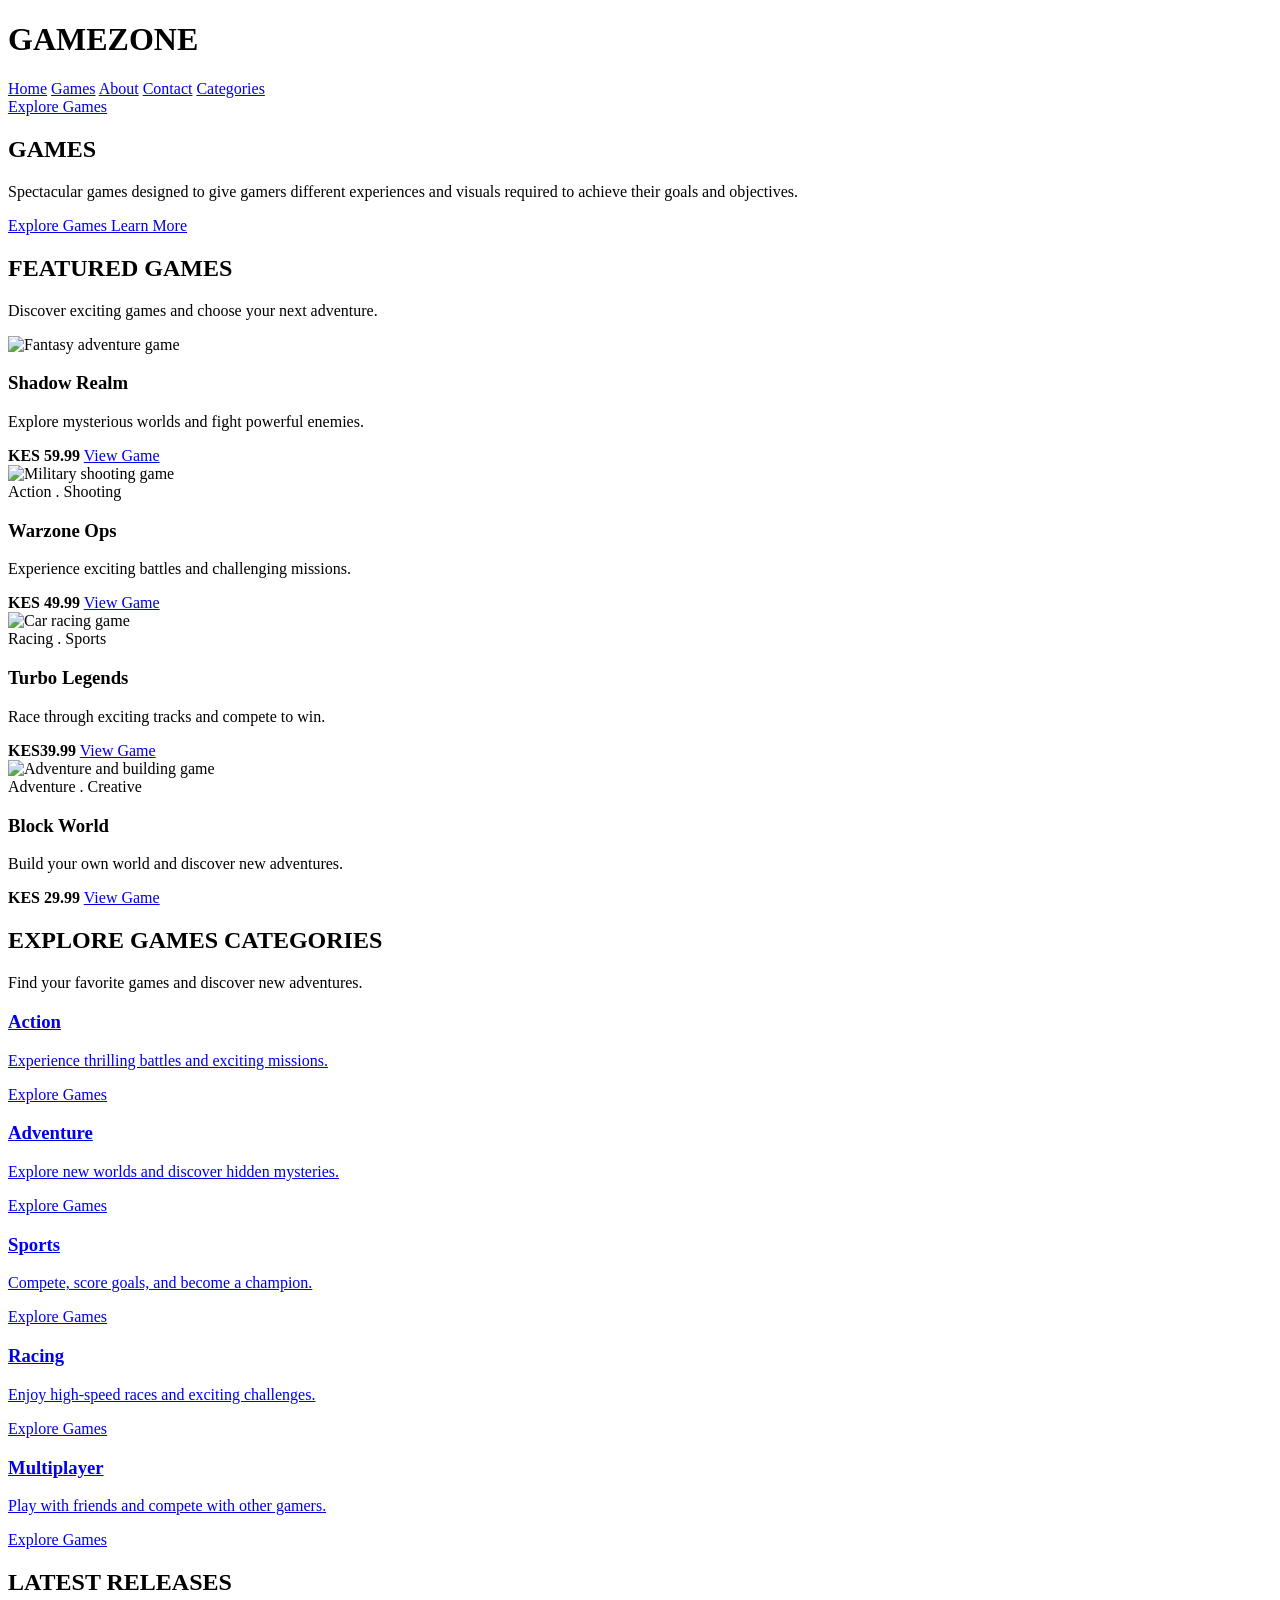
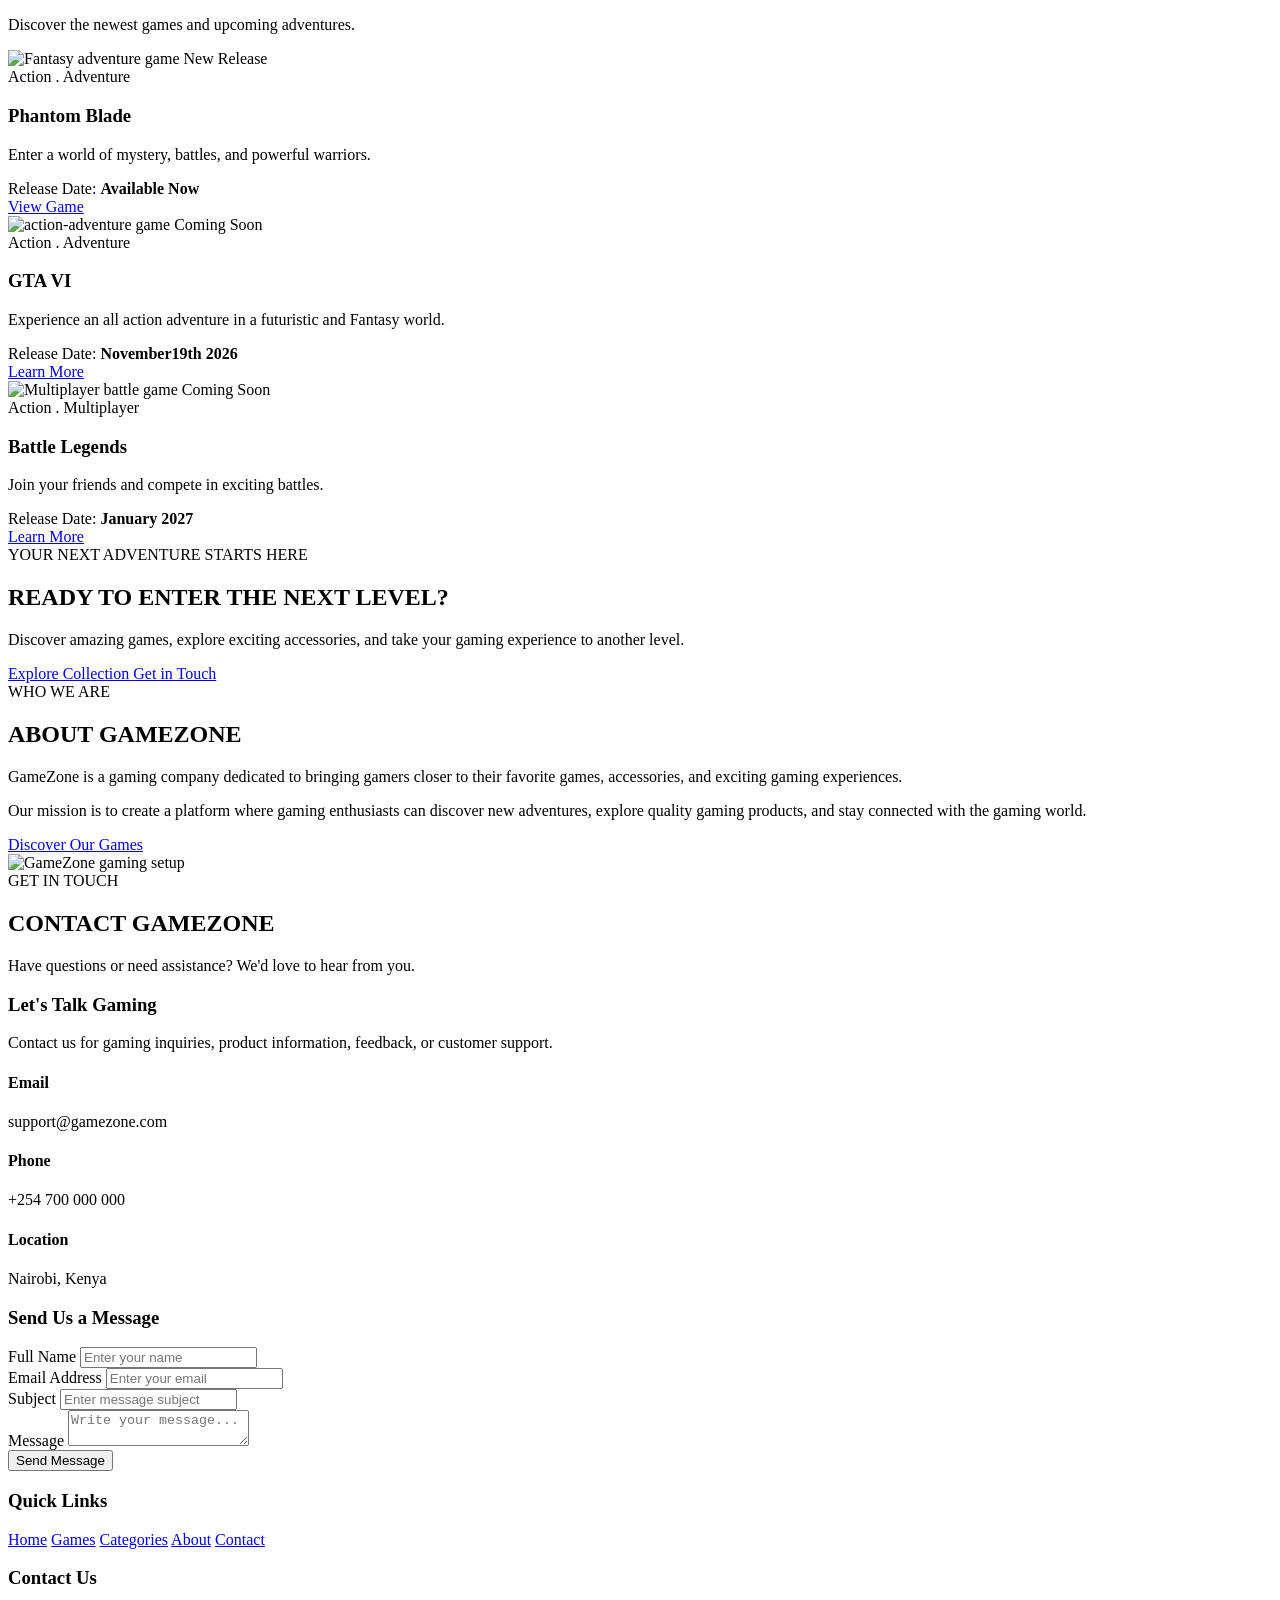
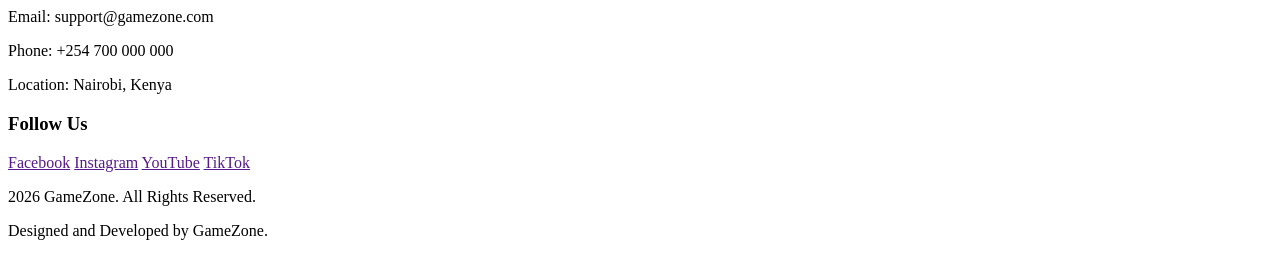
==== index.html @ 19250ca3 "Add initial HTML structure for GameZone website" ====
<!DOCTYPE html>
<html lang="en">

<head>
    <meta charset="UTF-8">
    <meta name="viewport" content="width=device-width, initial-scale=1.0">
    <title>GameZone Comapany Website|Enter The Next Level</title>
    <link rel="stylesheet" href="style.css">
    <link rel="stylesheet" href="https://cdnjs.cloudflare.com/ajax/libs/font-awesome/7.3.1/css/all.min.css">

</head>

<body>


    <header class="nav-bar">

        <div class="nav-logo">
            <h1>GAME<span>ZONE</span></h1>
        </div>

        <nav class="nav-links">
            <a href="index.html">Home</a>
            <a href="games.html">Games</a>
            <a href="about.html">About</a>
            <a href="contact.html">Contact</a>
            <a href="Categories.html">Categories</a>
        </nav>

        <a href="games.html" class="action-btn">
            Explore Games


        </a>

    </header>


    <main>

        <section class="hero-section" id="games">

            <div class="hero-content">


                <h1>GAMES</h1>

                <p>
                    Spectacular games designed to give gamers
                    different experiences and visuals required
                    to achieve their goals and objectives.
                </p>
                <div class="hero-buttons">
                    <a href="games.html" class="btn-primary">
                        Explore Games
                    </a>

                    <a href="#about" class="btn-secondary">
                        Learn More
                    </a>
                </div>






            </div>

        </section>

        <section class="featured-games" id="games">

            <div class="games-heading">
                <h2>FEATURED <span>GAMES</span></h2>
                <p>Discover exciting games and choose your next adventure.</p>
            </div>

            <div class="games-container">

                <div class="game-card">

                    <img src="images/shadow realm.jpeg" alt="Fantasy adventure game">

                    <div class="game-info">

                        <h3>Shadow Realm</h3>

                        <p>Explore mysterious worlds and fight powerful enemies.</p>

                        <div class="game-price">
                            <strong>KES 59.99</strong>
                            <a href="#" class="game-btn">View Game</a>
                        </div>
                    </div>

                </div>


                <div class="game-card">

                    <img src="images/military shooting.avif" alt="Military shooting game">

                    <div class="game-info">
                        <span class="game-category">Action . Shooting</span>

                        <h3>Warzone Ops</h3>

                        <p>Experience exciting battles and challenging missions.</p>

                        <div class="game-price">
                            <strong>KES 49.99</strong>
                            <a href="#" class="game-btn">View Game</a>
                        </div>
                    </div>

                </div>


                <div class="game-card">

                    <img src="images/car race.avif" alt="Car racing game">

                    <div class="game-info">
                        <span class="game-category">Racing . Sports</span>

                        <h3>Turbo Legends</h3>

                        <p>Race through exciting tracks and compete to win.</p>

                        <div class="game-price">
                            <strong>KES39.99</strong>
                            <a href="#" class="game-btn">View Game</a>
                        </div>
                    </div>

                </div>


                <div class="game-card">

                    <img src="images/adventure and building.jpeg" alt="Adventure and building game">

                    <div class="game-info">
                        <span class="game-category">Adventure . Creative</span>

                        <h3>Block World</h3>

                        <p>Build your own world and discover new adventures.</p>

                        <div class="game-price">
                            <strong>KES 29.99</strong>
                            <a href="#" class="game-btn">View Game</a>
                        </div>
                    </div>

                </div>

            </div>

        </section>

        <section class="categories-section" id="categories">

            <div class="categories-heading">
                <h2>EXPLORE GAMES <span>CATEGORIES</span></h2>
                <p>Find your favorite games and discover new adventures.</p>
            </div>

            <div class="categories-container">

                <a href="#games" class="category-card">
                    <h3>Action</h3>
                    <p>Experience thrilling battles and exciting missions.</p>
                    <span>Explore Games </span>
                </a>

                <a href="#games" class="category-card">
                    <h3>Adventure</h3>
                    <p>Explore new worlds and discover hidden mysteries.</p>
                    <span>Explore Games </span>
                </a>

                <a href="#games" class="category-card">
                    <h3>Sports</h3>
                    <p>Compete, score goals, and become a champion.</p>
                    <span>Explore Games </span>
                </a>

                <a href="#games" class="category-card">
                    <h3>Racing</h3>
                    <p>Enjoy high-speed races and exciting challenges.</p>
                    <span>Explore Games </span>
                </a>

                <a href="#games" class="category-card">
                    <h3>Multiplayer</h3>
                    <p>Play with friends and compete with other gamers.</p>
                    <span>Explore Games </span>
                </a>

            </div>
        </section>

        <section class="latest-section">

            <div class="latest-heading">
                <h2>LATEST <span>RELEASES</span></h2>
                <p>Discover the newest games and upcoming adventures.</p>
            </div>

            <div class="latest-container">

                <article class="release-card">

                    <div class="release-image">
                        <img src="images/release1.jpeg" alt="Fantasy adventure game">
                        <span class="release-status upcoming">New Release</span>
                    </div>

                    <div class="release-info">
                        <span class="release-category">Action . Adventure</span>

                        <h3>Phantom Blade</h3>

                        <p>Enter a world of mystery, battles, and powerful warriors.</p>

                        <div class="release-date">
                            <span>Release Date:</span>
                            <strong>Available Now</strong>
                        </div>

                        <a href="#games" class="release-btn">View Game </a>
                    </div>
                </article>

                <article class="release-card">

                    <div class="release-image">
                        <img src="images/GTA VI.jpg" alt="action-adventure game">
                        <span class="release-status upcoming">Coming Soon</span>
                    </div>

                    <div class="release-info">
                        <span class="release-category">Action . Adventure</span>

                        <h3>GTA VI</h3>

                        <p>Experience an all action adventure in a futuristic and Fantasy world.</p>

                        <div class="release-date">
                            <span>Release Date:</span>
                            <strong>November19th 2026</strong>
                        </div>

                        <a href="#contact" class="release-btn">Learn More</a>
                    </div>

                </article>

                <article class="release-card">

                    <div class="release-image">
                        <img src="images/release3.jpeg" alt="Multiplayer battle game">
                        <span class="release-status upcoming">Coming Soon</span>
                    </div>

                    <div class="release-info">
                        <span class="release-category">Action . Multiplayer</span>

                        <h3>Battle Legends</h3>

                        <p>Join your friends and compete in exciting battles.</p>

                        <div class="release-date">
                            <span>Release Date:</span>
                            <strong>January 2027</strong>
                        </div>

                        <a href="#contact" class="release-btn">Learn More</a>
                    </div>

                </article>

            </div>
        </section>


        <section class="cta-section">

            <div class="cta-content">

                <span class="cta-label">YOUR NEXT ADVENTURE STARTS HERE</span>

                <h2>
                    READY TO ENTER THE
                    <span>NEXT LEVEL?</span>
                </h2>

                <p>
                    Discover amazing games, explore exciting accessories,
                    and take your gaming experience to another level.
                </p>

                <div class="cta-buttons">

                    <a href="Categories.html" class="cta-primary">
                        Explore Collection
                    </a>

                    <a href="contact.html" class="cta-secondary">
                        Get in Touch
                    </a>

                </div>

            </div>

        </section>

        <section class="about-section" id="about">

            <div class="about-container">


                <div class="about-content">

                    <span class="about-label">WHO WE ARE</span>

                    <h2>ABOUT <span>GAMEZONE</span></h2>

                    <p>
                        GameZone is a gaming company dedicated to bringing
                        gamers closer to their favorite games, accessories,
                        and exciting gaming experiences.
                    </p>

                    <p>
                        Our mission is to create a platform where gaming
                        enthusiasts can discover new adventures, explore
                        quality gaming products, and stay connected with
                        the gaming world.
                    </p>

                    <a href="Categories.html" class="about-btn">
                        Discover Our Games
                    </a>

                    <div class="about-image">

                        <img src="images/about-gamezone.jpg" alt="GameZone gaming setup">

                    </div>
                </div>
        </section>

        <section class="contact-section" id="contact">

            <div class="contact-heading">
                <span>GET IN TOUCH</span>
                <h2>CONTACT <strong>GAMEZONE</strong></h2>
                <p>Have questions or need assistance? We'd love to hear from you.</p>
            </div>

            <div class="contact-container">

                <div class="contact-info">

                    <h3>Let's Talk Gaming</h3>

                    <p>
                        Contact us for gaming inquiries, product information,
                        feedback, or customer support.
                    </p>
                    <div class="contact-details">
                        <h4>Email</h4>
                        <p>support@gamezone.com</p>
                    </div>
                    <div>
                        <h4>Phone</h4>
                        <p>+254 700 000 000</p>
                    </div>
                    <div>
                        <h4>Location</h4>
                        <p>Nairobi, Kenya</p>
                    </div>

                    <form class="contact-form" id="contactForm">

                        <h3>Send Us a Message</h3>

                        <div class="form-group">
                            <label for="name">Full Name</label>
                            <input type="text" id="name" name="name" placeholder="Enter your name" required>
                        </div>

                        <div class="form-group">
                            <label for="email">Email Address</label>
                            <input type="email" id="email" name="email" placeholder="Enter your email" required>
                        </div>

                        <div class="form-group">
                            <label for="subject">Subject</label>
                            <input type="text" id="subject" name="subject" placeholder="Enter message subject" required>
                        </div>

                        <div class="form-group">
                            <label for="message">Message</label>
                            <textarea id="message" name="message" placeholder="Write your message..."
                                required></textarea>
                        </div>

                        <button type="submit" class="contact-btn">
                            Send Message
                        </button>
                    </form>
                </div>
        </section>
    </main>

    <footer>
        <div class="footer-links">

            <h3>Quick Links</h3>

            <a href="index.html">Home</a>
            <a href="games.html">Games</a>
            <a href="Categories.html">Categories</a>
            <a href="about.html">About</a>
            <a href="contact.html">Contact</a>

        </div>
         <div class="footer-contact">

            <h3>Contact Us</h3>

            <p>Email: support@gamezone.com</p>
            <p>Phone: +254 700 000 000</p>
            <p>Location: Nairobi, Kenya</p>

        </div>
        <div class="footer-social-links">

            <h3>Follow Us</h3>

            <a href="" aria-label="Facebook">Facebook</a>
            <a href="" aria-label="Instagram">Instagram</a>
            <a href="" aria-label="YouTube">YouTube</a>
            <a href="" aria-label="TikTok">TikTok</a>

        </div>
         <div class="footer-bottom">

        <p>
            <i class="fa-solid fa-copyright"></i> 2026 GameZone. All Rights Reserved.
        </p>

        <p>
            Designed and Developed by GameZone.
        </p>

    </div>

    </footer>

    <script src="script.js" defer></script>
</body>

</html>
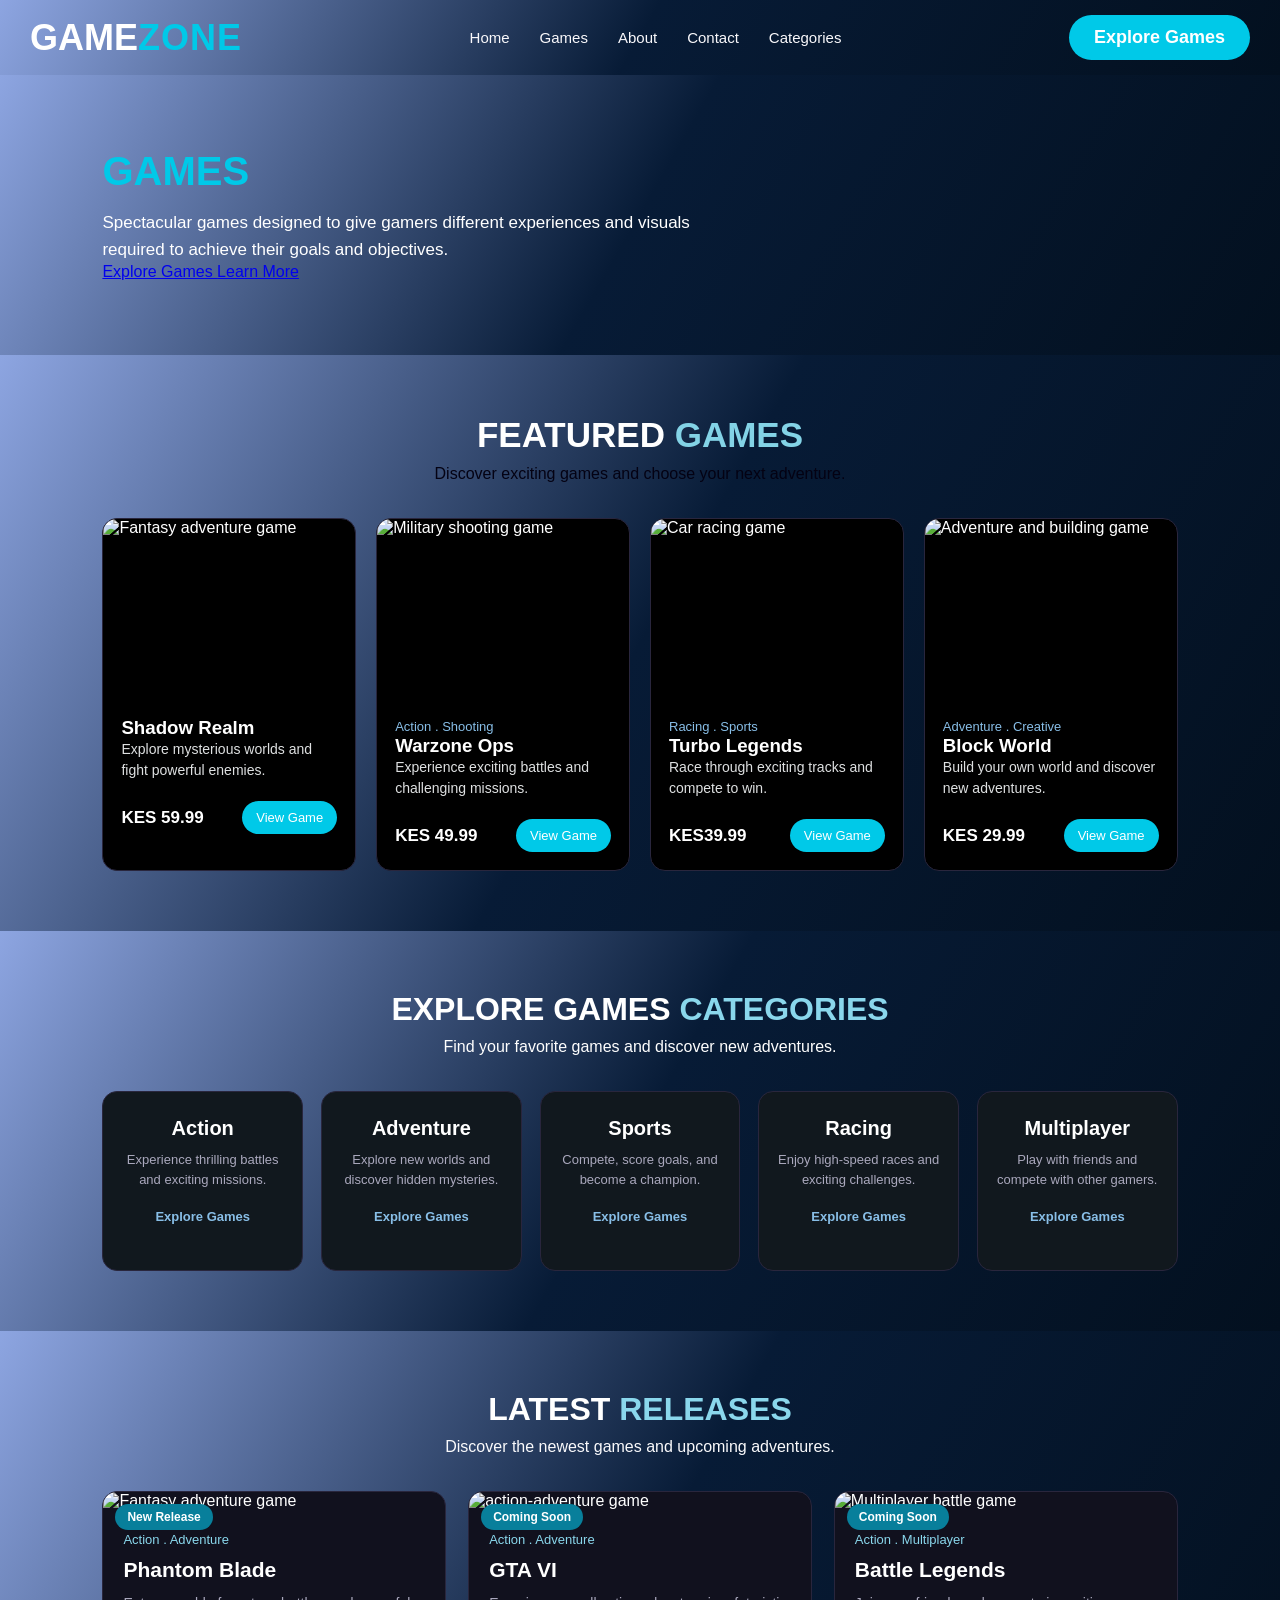
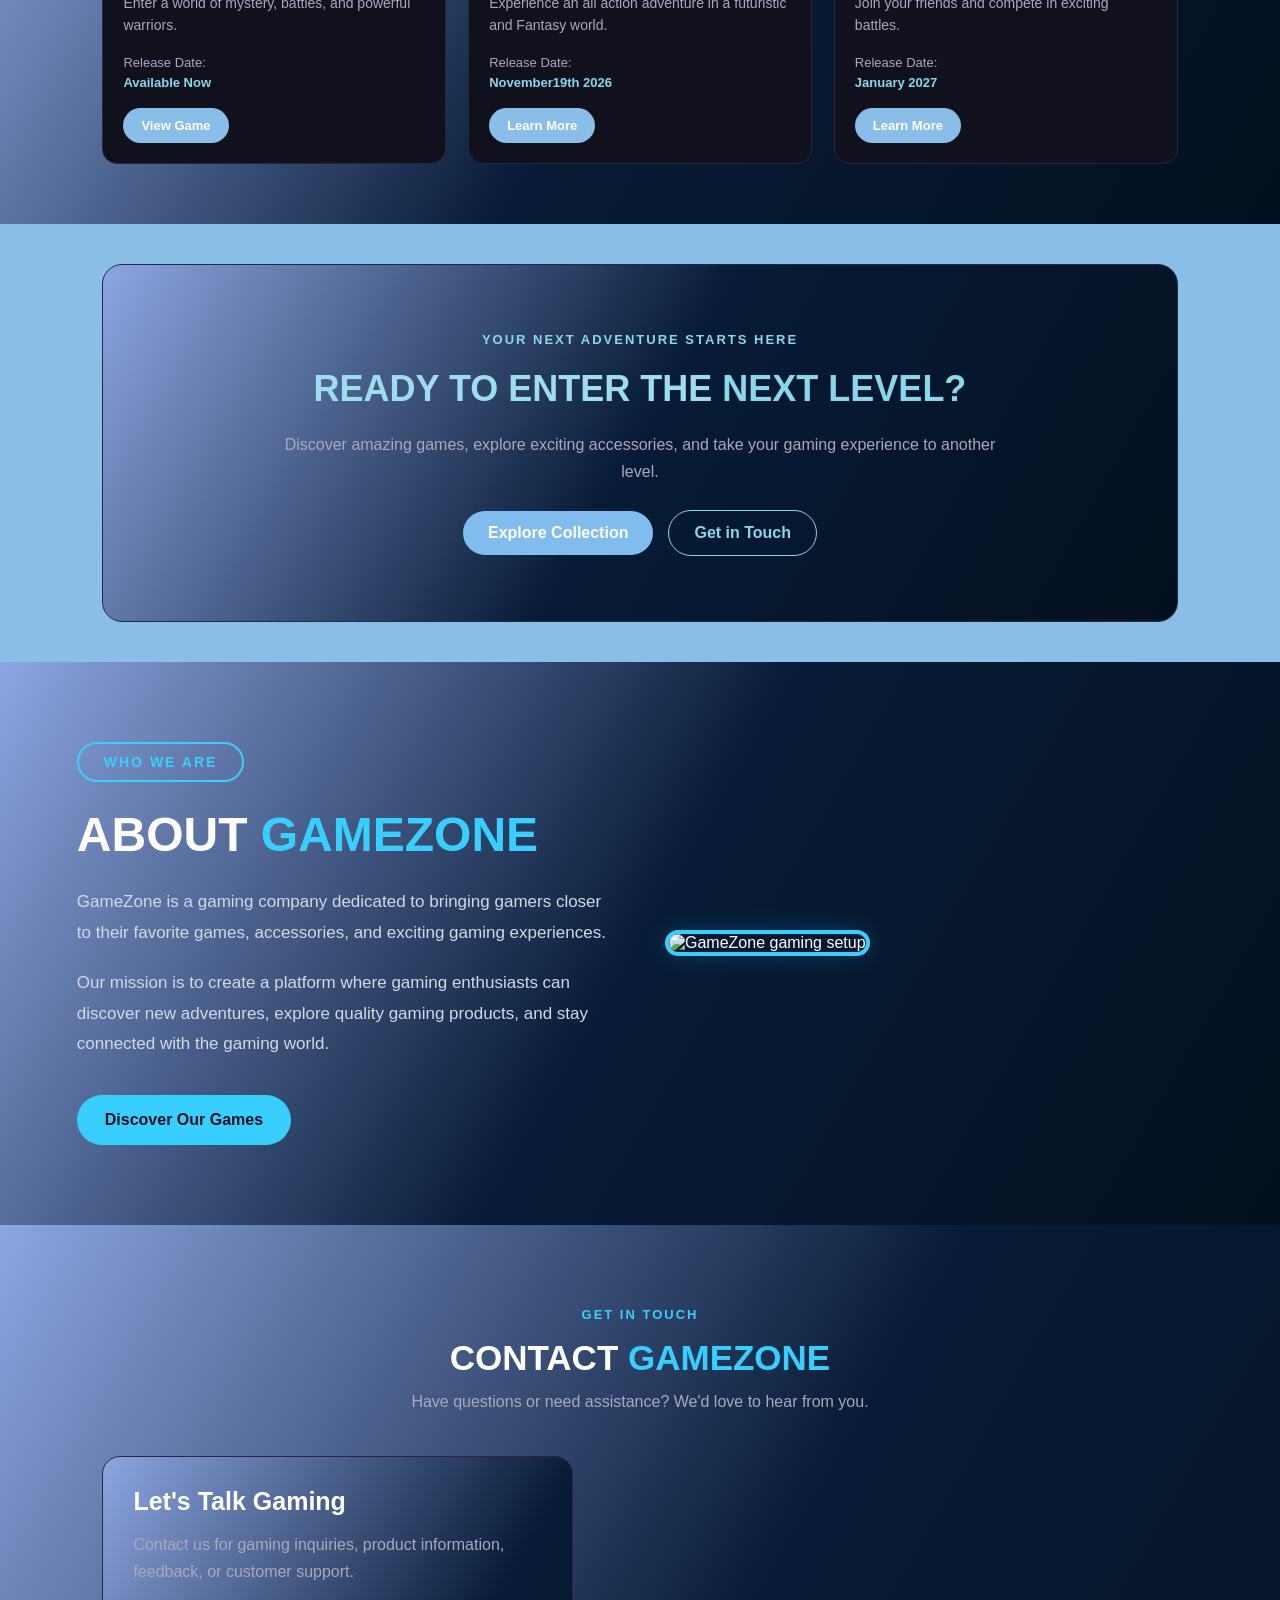
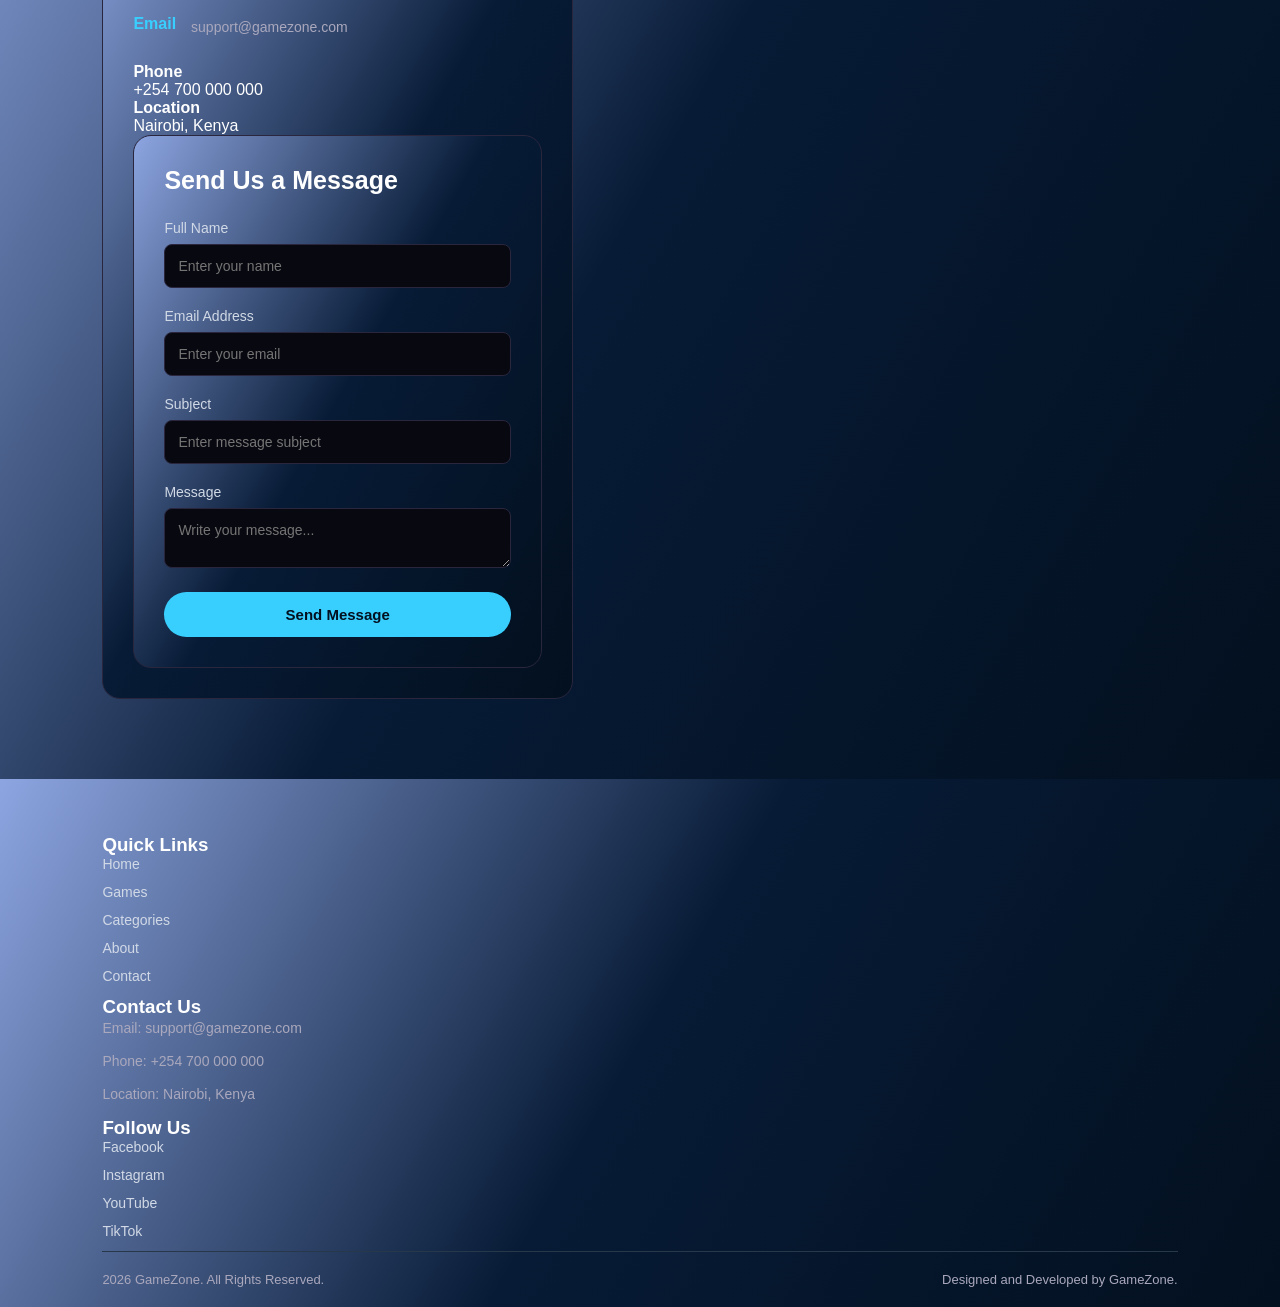
==== commit 8ed5c3a2: "Update index.html structure and script inclusion" ====
--- a/index.html
+++ b/index.html
@@ -7,7 +7,7 @@
     <title>GameZone Comapany Website|Enter The Next Level</title>
     <link rel="stylesheet" href="style.css">
     <link rel="stylesheet" href="https://cdnjs.cloudflare.com/ajax/libs/font-awesome/7.3.1/css/all.min.css">
-
+    <script src="script.js" defer></script>
 </head>
 
 <body>
@@ -345,13 +345,13 @@
                     <a href="Categories.html" class="about-btn">
                         Discover Our Games
                     </a>
-
-                    <div class="about-image">
-
-                        <img src="images/about-gamezone.jpg" alt="GameZone gaming setup">
-
-                    </div>
-                </div>
+                </div>
+                <div class="about-image">
+
+                    <img src="images/about-gamezone.jpg" alt="GameZone gaming setup">
+
+                </div>
+
         </section>
 
         <section class="contact-section" id="contact">
@@ -430,7 +430,7 @@
             <a href="contact.html">Contact</a>
 
         </div>
-         <div class="footer-contact">
+        <div class="footer-contact">
 
             <h3>Contact Us</h3>
 
@@ -449,21 +449,20 @@
             <a href="" aria-label="TikTok">TikTok</a>
 
         </div>
-         <div class="footer-bottom">
-
-        <p>
-            <i class="fa-solid fa-copyright"></i> 2026 GameZone. All Rights Reserved.
-        </p>
-
-        <p>
-            Designed and Developed by GameZone.
-        </p>
-
-    </div>
+        <div class="footer-bottom">
+
+            <p>
+                <i class="fa-solid fa-copyright"></i> 2026 GameZone. All Rights Reserved.
+            </p>
+
+            <p>
+                Designed and Developed by GameZone.
+            </p>
+
+        </div>
 
     </footer>
 
-    <script src="script.js" defer></script>
 </body>
 
 </html>
--- a/style.css
+++ b/style.css
@@ -0,0 +1,781 @@
+* {
+  margin: 0;
+  padding: 0;
+  box-sizing: border-box;
+}
+html {
+  scroll-behavior: smooth;
+}
+body {
+  background-color: #88bee7;
+  color: white;
+  font-family: Arial, sans-serif;
+}
+
+.nav-bar {
+  width: 100%;
+  display: flex;
+  justify-content: space-between;
+  align-items: center;
+ background: linear-gradient(
+        120deg,
+        #8da5e1,
+        #071b36,
+        #03101f
+    );  padding: 15px 30px;
+  box-shadow: 0 4px 6px rgba(0, 0, 0, 0.1);
+  font-size: 18px;
+  
+}
+
+.nav-logo h1 span {
+  color: #00c9e8;
+  font-weight: 700;
+  letter-spacing: 1px;
+  
+}
+
+.nav-links {
+  display: flex;
+  align-items: center;
+  gap: 30px;
+}
+
+.nav-links a {
+  font-family: "Trebuchet MS", Arial, sans-serif;
+  font-size: 15px;
+  text-decoration: none;
+  color: #f9f8fb;
+}
+
+.nav-links a:hover {
+  color: #88bee7;
+}
+
+.action-btn {
+  background-color: #00c9e8;
+  color: white;
+  padding: 12px 25px;
+  border-radius: 25px;
+  text-decoration: none;
+  font-weight: bold;
+  transition: 0.3s;
+}
+
+.action-btn:hover {
+  background-color: #88bee7;
+  transform: translateY(-3px);
+}
+
+main {
+  display: block;
+  width: 100%;
+}
+
+.hero-section {
+  width: 100%;
+  min-height: 280px;
+  padding: 50px 8%;
+
+  display: flex;
+  flex-direction: column;
+  justify-content: center;
+
+  background-color: #00c9e8;
+  background-image: url("images/bg2.avif");
+   background: linear-gradient(
+        120deg,
+        #8da5e1,
+        #071b36,
+        #03101f
+    );
+}
+
+.hero-content {
+  max-width: 650px;
+}
+
+.hero-content h1 {
+  font-size: 40px;
+  margin-bottom: 15px;
+  color: #00c9e8;
+}
+
+.hero-content p {
+  font-size: 17px;
+  line-height: 1.6;
+}
+.featured-games {
+  padding: 60px 8%;
+  background-color: #88bee7;
+  color: white;
+   background: linear-gradient(
+        120deg,
+        #8da5e1,
+        #071b36,
+        #03101f
+    );
+}
+.games-heading {
+  text-align: center;
+  margin-bottom: 35px;
+}
+
+.games-heading h2 {
+  font-size: 35px;
+  font-weight: bold;
+}
+.games-heading h2 span {
+  color: rgb(131, 211, 230);
+}
+.games-heading p {
+  color: #040213;
+  font-size: 16px;
+  margin-top: 10px;
+}
+.games-container {
+  display: grid;
+  grid-template-columns: repeat(4, 1fr);
+  gap: 20px;
+}
+.game-card {
+  background-color: black;
+  border: 1px solid #29263d;
+  border-radius: 15px;
+  overflow: hidden;
+  transition: 0.3s;
+}
+.game-card:hover {
+  transform: translateY(-8px);
+  border-color: #88bee7;
+  box-shadow: 0 10px 25px rgba(139, 32, 255, 0.2);
+}
+.game-card img {
+  width: 100%;
+  height: 180px;
+  object-fit: cover;
+  display: block;
+}
+.game-info {
+  padding: 18px;
+}
+.game-category {
+  color: #88bee7;
+  font-size: 13px;
+}
+.game-info p {
+  color: #f0f2f3ec;
+  font-size: 14px;
+  line-height: 1.5;
+}
+.game-price {
+  display: flex;
+  align-items: center;
+  justify-content: space-between;
+  margin-top: 20px;
+}
+.game-price strong {
+  color: white;
+  font-size: 17px;
+}
+.game-btn {
+  background-color: #00c9e8;
+  color: white;
+  padding: 9px 14px;
+  border-radius: 20px;
+  text-decoration: none;
+  font-size: 13px;
+  transition: 0.3s;
+}
+.game-btn:hover {
+  background-color: #88bee7;
+}
+
+@media (max-width: 1000px) {
+  .games-container {
+    grid-template-columns: repeat(2, 1fr);
+  }
+}
+
+@media (max-width: 600px) {
+  .games-container {
+    grid-template-columns: 1fr;
+  }
+
+  .games-heading h2 {
+    font-size: 27px;
+  }
+
+  .game-card img {
+    height: 220px;
+  }
+}
+.categories-section {
+  padding: 60px 8%;
+  background-color: #88bee7;
+  color: white;
+   background: linear-gradient(
+        120deg,
+        #8da5e1,
+        #071b36,
+        #03101f
+    );
+}
+.categories-heading {
+  text-align: center;
+  margin-bottom: 35px;
+}
+.categories-heading h2 {
+  font-size: 32px;
+  font-weight: bold;
+}
+.categories-heading h2 span {
+  color: #8ad7ec;
+}
+
+.categories-heading p {
+  color: #fefefe;
+  margin-top: 10px;
+  font-size: 16px;
+}
+.categories-container {
+  display: grid;
+  grid-template-columns: repeat(5, 1fr);
+  gap: 18px;
+  margin-top: 30px;
+}
+.categories-section a.category-card {
+  display: block;
+  background-color: #11181e;
+  border: 1px solid #29263d;
+  border-radius: 15px;
+  padding: 25px 15px;
+  min-height: 180px;
+  text-align: center;
+  text-decoration: none;
+  color: white;
+  transition: 0.3s;
+}
+.categories-section a.category-card:hover {
+  transform: translateY(-8px);
+  box-shadow: 0 10px 25px rgba(139, 32, 255, 0.2);
+}
+.category-card h3 {
+  font-size: 20px;
+  margin-bottom: 10px;
+}
+.category-card p {
+  color: #aaa8bd;
+  font-size: 13px;
+  line-height: 1.5;
+  margin-bottom: 18px;
+}
+.category-card span {
+  color: #88bee7;
+  font-size: 13px;
+  font-weight: bold;
+}
+@media (max-width: 1000px) {
+  .categories-container {
+    grid-template-columns: repeat(3, 1fr);
+  }
+}
+@media (max-width: 600px) {
+  .categories-container {
+    grid-template-columns: repeat(2, 1fr);
+  }
+
+  .categories-heading h2 {
+    font-size: 25px;
+  }
+}
+.latest-section {
+  padding: 60px 8%;
+  background-color: #88b0dd;
+  color: white;
+   background: linear-gradient(
+        120deg,
+        #8da5e1,
+        #071b36,
+        #03101f
+    );
+}
+.latest-heading {
+  text-align: center;
+  margin-bottom: 35px;
+}
+.latest-heading h2 {
+  font-size: 32px;
+  font-weight: bold;
+}
+.latest-heading h2 span {
+  color: #8ad7ec;
+}
+.latest-heading p {
+  color: #fafafc;
+  margin-top: 10px;
+  font-size: 16px;
+}
+.latest-container {
+  display: grid;
+  grid-template-columns: repeat(3, 1fr);
+  gap: 22px;
+}
+.release-card {
+  background-color: #11111e;
+  border: 1px solid #29263d;
+  border-radius: 15px;
+  overflow: hidden;
+  transition: 0.3s;
+}
+.release-card:hover {
+  transform: translateY(-7px);
+  border-color: #8ad7ec;
+  box-shadow: 0 10px 25px rgba(138, 215, 236, 0.15);
+}
+.release-image img {
+  width: 100%;
+  height: 100%;
+  object-fit: cover;
+  display: block;
+}
+.release-image {
+  position: relative;
+}
+.release-status {
+  position: absolute;
+  top: 12px;
+  left: 12px;
+  background-color: #8b20ff;
+  color: white;
+  padding: 6px 12px;
+  border-radius: 20px;
+  font-size: 12px;
+  font-weight: bold;
+}
+.release-status.upcoming {
+  background-color: #087f9b;
+}
+.release-info {
+  padding: 20px;
+}
+.release-category {
+  color: #8ad7ec;
+  font-size: 13px;
+}
+.release-info h3 {
+  font-size: 21px;
+  margin: 10px 0;
+}
+.release-info p {
+  color: #aaa8bd;
+  font-size: 14px;
+  line-height: 1.6;
+}
+.release-date {
+  display: flex;
+  flex-direction: column;
+  gap: 5px;
+  margin: 18px 0;
+  font-size: 13px;
+}
+.release-date span {
+  color: #aaa8bd;
+}
+.release-date strong {
+  color: #8ad7ec;
+}
+.release-btn {
+  display: inline-block;
+  background-color: #88bee7;
+  color: white;
+  padding: 10px 18px;
+  border-radius: 20px;
+  text-decoration: none;
+  font-size: 13px;
+  font-weight: bold;
+  transition: 0.3s;
+}
+.release-btn:hover {
+  background-color: #88bee7;
+}
+@media (max-width: 600px) {
+  .latest-container {
+    grid-template-columns: 1fr;
+  }
+
+  .latest-heading h2 {
+    font-size: 25px;
+  }
+
+  .release-image {
+    height: 220px;
+  }
+}
+.cta-section {
+  padding: 65px 8%;
+  margin: 40px 8%;
+  border: 1px solid #29263d;
+  border-radius: 20px;
+ background: linear-gradient(
+        120deg,
+        #8da5e1,
+        #071b36,
+        #03101f
+    );
+  text-align: center;
+  color: rgb(158, 221, 240);
+}
+.cta-content {
+  max-width: 750px;
+  margin: auto;
+}
+.cta-label {
+  color: #8ad7ec;
+  font-size: 13px;
+  font-weight: bold;
+  letter-spacing: 2px;
+}
+.cta-content h2 {
+  font-size: 36px;
+  margin: 18px 0;
+  line-height: 1.3;
+}
+
+.cta-content h2 span {
+  color: #8ad7ec;
+}
+.cta-content p {
+  color: #aaa8bd;
+  font-size: 16px;
+  line-height: 1.7;
+  margin-bottom: 25px;
+}
+.cta-buttons {
+  display: flex;
+  justify-content: center;
+  align-items: center;
+  gap: 15px;
+  flex-wrap: wrap;
+}
+.cta-primary {
+  background-color: #81bcef;
+  color: white;
+  padding: 13px 25px;
+  border-radius: 25px;
+  text-decoration: none;
+  font-weight: bold;
+  transition: 0.3s;
+}
+.cta-primary:hover {
+  background-color: #81bcef;
+  transform: translateY(-3px);
+}
+.cta-secondary {
+  border: 1px solid #8ad7ec;
+  color: #8ad7ec;
+  padding: 13px 25px;
+  border-radius: 25px;
+  text-decoration: none;
+  font-weight: bold;
+  transition: 0.3s;
+}
+.cta-secondary:hover {
+  background-color: #8ad7ec;
+  color: #080810;
+}
+@media (max-width: 600px) {
+  .cta-section {
+    margin: 25px 5%;
+    padding: 40px 20px;
+  }
+
+  .cta-content h2 {
+    font-size: 27px;
+  }
+
+  .cta-content p {
+    font-size: 14px;
+  }
+
+  .cta-buttons {
+    flex-direction: column;
+  }
+
+  .cta-primary,
+  .cta-secondary {
+    width: 100%;
+  }
+}
+.about-section {
+    padding: 80px 6%;
+    background: linear-gradient(
+        120deg,
+        #8da5e1,
+        #071b36,
+        #03101f
+    );
+    color: white;
+}
+.about-container {
+    display: grid;
+    grid-template-columns: 1fr 1fr;
+    align-items: center;
+    gap: 50px;
+}
+.about-content {
+    max-width: 600px;
+}
+.about-label {
+    display: inline-block;
+    color: #38cfff;
+    border: 2px solid #38cfff;
+    border-radius: 30px;
+    padding: 10px 25px;
+    font-size: 14px;
+    font-weight: bold;
+    letter-spacing: 2px;
+    margin-bottom: 25px;
+}
+.about-content h2 {
+    font-size: 48px;
+    font-weight: bold;
+    margin-bottom: 25px;
+}
+.about-content h2 span {
+    color: #38cfff;
+}
+.about-content p {
+    color: #d1d9e6;
+    font-size: 17px;
+    line-height: 1.8;
+    margin-bottom: 20px;
+}
+.about-btn {
+    display: inline-block;
+    background-color: #38cfff;
+    color: #03101f;
+    padding: 16px 28px;
+    border-radius: 30px;
+    text-decoration: none;
+    font-weight: bold;
+    margin-top: 15px;
+    transition: 0.3s;
+}
+.about-btn:hover {
+    background-color: #8ad7ec;
+    transform: translateY(-4px);
+    box-shadow: 0 8px 25px rgba(56, 207, 255, 0.3);
+}
+.about-image img {
+    width: 100%;
+    height: 450px;
+    object-fit: cover;
+    border: 4px solid #38cfff;
+    border-radius: 40px;
+    box-shadow: 0 0 25px rgba(56, 207, 255, 0.2);
+}
+@media (max-width: 600px) {
+
+    .about-section {
+        padding: 50px 6%;
+    }
+
+    .about-content h2 {
+        font-size: 30px;
+    }
+
+    .about-content p {
+        font-size: 15px;
+    }
+
+    .about-image img {
+        height: 280px;
+        border-radius: 25px;
+    }
+
+    .about-btn {
+        padding: 13px 22px;
+    }
+}
+.contact-section {
+    padding: 80px 8%;
+    background-color: #080810;
+    color: white;
+     background: linear-gradient(
+        120deg,
+        #8da5e1,
+        #071b36,
+        #03101f
+    );
+}
+.contact-heading {
+    text-align: center;
+    margin-bottom: 45px;
+}
+.contact-heading span {
+    color: #38cfff;
+    font-size: 13px;
+    font-weight: bold;
+    letter-spacing: 2px;
+}
+.contact-heading h2 {
+    font-size: 35px;
+    margin: 15px 0;
+}
+.contact-heading strong {
+    color: #38cfff;
+}
+.contact-heading p {
+    color: #aaa8bd;
+    font-size: 16px;
+}
+.contact-container {
+    display: grid;
+    grid-template-columns: 1fr 1.2fr;
+    gap: 40px;
+    align-items: start;
+}
+.contact-info {
+    background-color: #11111e;
+    border: 1px solid #29263d;
+    border-radius: 18px;
+    padding: 30px;
+     background: linear-gradient(
+        120deg,
+        #8da5e1,
+        #071b36,
+        #03101f
+    );
+}
+.contact-info h3 {
+    font-size: 25px;
+    margin-bottom: 15px;
+}
+.contact-info > p {
+    color: #aaa8bd;
+    line-height: 1.7;
+    margin-bottom: 30px;
+}
+.contact-details {
+    display: flex;
+    align-items: center;
+    gap: 15px;
+    margin-bottom: 25px;
+}
+.contact-details h4 {
+    color: #38cfff;
+    margin-bottom: 5px;
+}
+.contact-details p {
+    color: #aaa8bd;
+    font-size: 14px;
+}
+.contact-form {
+    background-color: #11111e;
+    border: 1px solid #29263d;
+    border-radius: 18px;
+    padding: 30px;
+     background: linear-gradient(
+        120deg,
+        #8da5e1,
+        #071b36,
+        #03101f
+    );
+}
+.contact-form h3 {
+    font-size: 25px;
+    margin-bottom: 25px;
+}
+.form-group {
+    margin-bottom: 20px;
+}
+.form-group label {
+    display: block;
+    margin-bottom: 8px;
+    font-size: 14px;
+    color: #d1d9e6;
+}
+.form-group input,
+.form-group textarea {
+    width: 100%;
+    padding: 13px;
+    background-color: #080810;
+    border: 1px solid #29263d;
+    border-radius: 8px;
+    color: white;
+    font-family: inherit;
+    font-size: 14px;
+    outline: none;
+}
+.contact-btn {
+    width: 100%;
+    padding: 14px;
+    background-color: #38cfff;
+    color: #03101f;
+    border: none;
+    border-radius: 25px;
+    font-size: 15px;
+    font-weight: bold;
+    cursor: pointer;
+    transition: 0.3s;
+}
+.contact-btn:hover {
+    background-color: #8ad7ec;
+    transform: translateY(-3px);
+    box-shadow: 0 8px 20px rgba(56, 207, 255, 0.2);
+}
+footer {
+    background-color: #020817;
+    color: white;
+    padding: 55px 8% 20px;
+     background: linear-gradient(
+        120deg,
+        #8da5e1,
+        #071b36,
+        #03101f
+    );
+}
+.footer-links a,
+.footer-social-links a {
+    display: block;
+    color: #d1d9e6;
+    text-decoration: none;
+    font-size: 14px;
+    margin-bottom: 12px;
+    transition: 0.3s;
+}    
+.footer-links a:hover,
+.footer-social-links a:hover {
+    color: #38cfff;
+    padding-left: 5px;
+}
+.footer-contact p {
+    color: #aaa8bd;
+    font-size: 14px;
+    margin-bottom: 12px;
+    line-height: 1.5;
+}
+.footer-bottom {
+    border-top: 1px solid #26384a;
+    padding-top: 20px;
+    display: flex;
+    justify-content: space-between;
+    gap: 15px;
+}
+.footer-bottom p {
+    color: #aaa8bd;
+    font-size: 13px;
+}
+@media (max-width: 600px) {
+.footer-bottom {
+        flex-direction: column;
+        text-align: center;
+    }
+.footer {
+        padding: 40px 6% 20px;
+    }
+}
+
+
+
